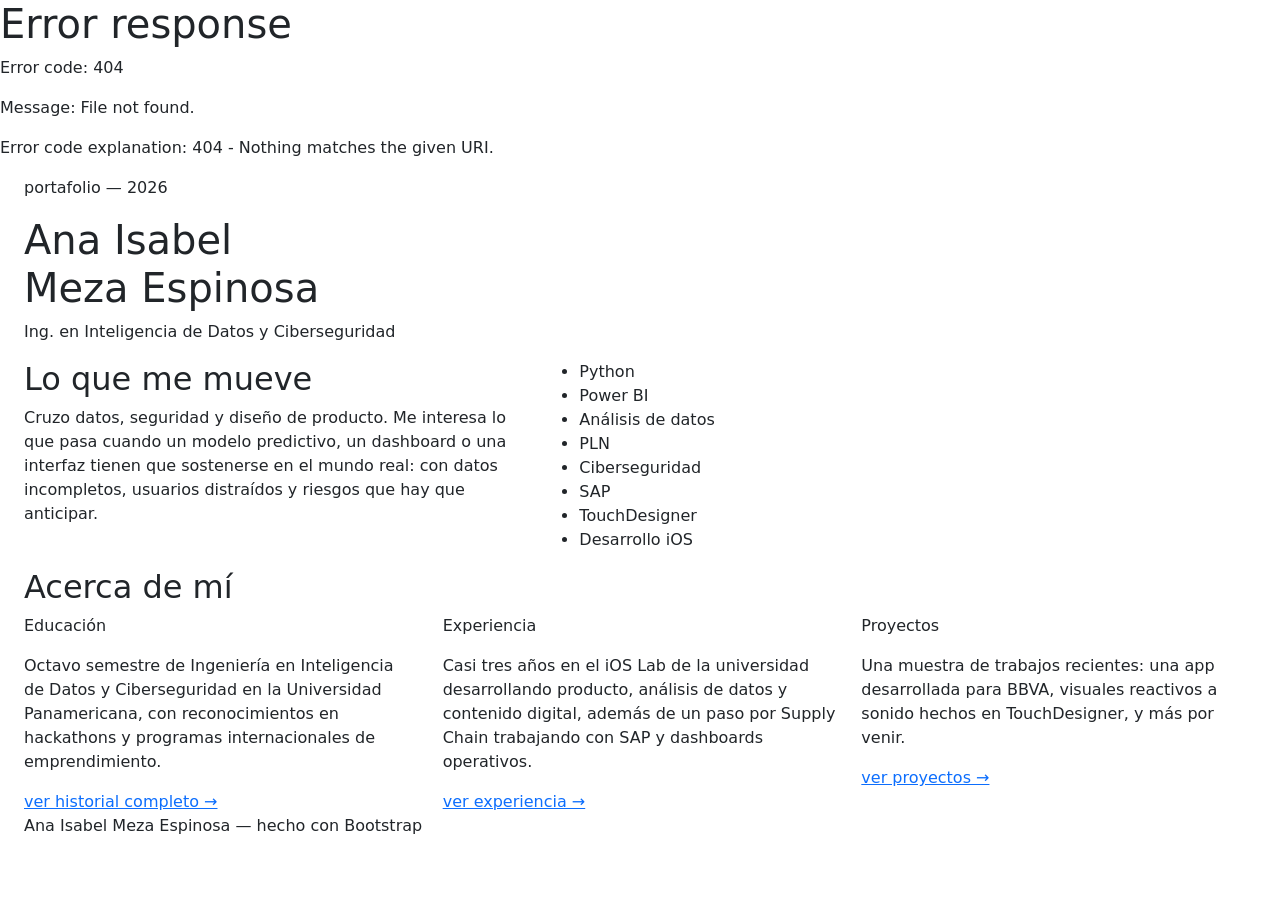
==== index.html @ 3f115d01 "Estructura inicial index y education" ====
<!doctype html>
<html lang="es">
  <head>
    <meta charset="utf-8">
    <meta name="viewport" content="width=device-width, initial-scale=1">
    <title>Ana Isabel Meza Espinosa</title>
    <link href="https://cdn.jsdelivr.net/npm/bootstrap@5.3.8/dist/css/bootstrap.min.css" rel="stylesheet" integrity="sha384-sRIl4kxILFvY47J16cr9ZwB07vP4J8+LH7qKQnuqkuIAvNWLzeN8tE5YBujZqJLB" crossorigin="anonymous">
    <link rel="preconnect" href="https://fonts.googleapis.com">
    <link href="https://fonts.googleapis.com/css2?family=Space+Grotesk:wght@400;500;600;700&family=IBM+Plex+Mono:wght@400;500&display=swap" rel="stylesheet">
    <link href="style.css" rel="stylesheet">
  </head>
  <body>
    <div id="navbar"></div>

    <!-- HERO -->
    <header class="hero">
      <div class="hero-grid" aria-hidden="true"></div>
      <div class="container-fluid px-4 hero-content">
        <p class="hero-label">portafolio — 2026</p>
        <h1 class="hero-name">Ana Isabel<br>Meza Espinosa</h1>
        <p class="hero-career">Ing. en Inteligencia de Datos y Ciberseguridad</p>
      </div>
      <div class="hero-scroll" aria-hidden="true">
        <span></span>
      </div>
    </header>

    <!-- SECCIÓN LIBRE -->
    <section class="freeform">
      <div class="container-fluid px-4">
        <div class="row gy-4">
          <div class="col-lg-5">
            <h2 class="section-title">Lo que me mueve</h2>
            <p class="freeform-text">
              Cruzo datos, seguridad y diseño de producto. Me interesa lo que pasa cuando un modelo
              predictivo, un dashboard o una interfaz tienen que sostenerse en el mundo real: con datos
              incompletos, usuarios distraídos y riesgos que hay que anticipar.
            </p>
          </div>
          <div class="col-lg-7">
            <ul class="tag-row">
              <li>Python</li>
              <li>Power BI</li>
              <li>Análisis de datos</li>
              <li>PLN</li>
              <li>Ciberseguridad</li>
              <li>SAP</li>
              <li>TouchDesigner</li>
              <li>Desarrollo iOS</li>
            </ul>
          </div>
        </div>
      </div>
    </section>

    <!-- ACERCA DE -->
    <section class="about">
      <div class="container-fluid px-4">
        <h2 class="section-title">Acerca de mí</h2>
        <div class="row gy-4">
          <div class="col-lg-4">
            <p class="about-eyebrow">Educación</p>
            <p class="about-text">
              Octavo semestre de Ingeniería en Inteligencia de Datos y Ciberseguridad en la
              Universidad Panamericana, con reconocimientos en hackathons y programas internacionales
              de emprendimiento.
            </p>
            <a href="education.html" class="about-link">ver historial completo →</a>
          </div>
          <div class="col-lg-4">
            <p class="about-eyebrow">Experiencia</p>
            <p class="about-text">
              Casi tres años en el iOS Lab de la universidad desarrollando producto, análisis de datos
              y contenido digital, además de un paso por Supply Chain trabajando con SAP y dashboards
              operativos.
            </p>
            <a href="education.html" class="about-link">ver experiencia →</a>
          </div>
          <div class="col-lg-4">
            <p class="about-eyebrow">Proyectos</p>
            <p class="about-text">
              Una muestra de trabajos recientes: una app desarrollada para BBVA, visuales reactivos a
              sonido hechos en TouchDesigner, y más por venir.
            </p>
            <a href="projects.html" class="about-link">ver proyectos →</a>
          </div>
        </div>
      </div>
    </section>

    <footer class="site-footer">
      <div class="container-fluid px-4">
        <p>Ana Isabel Meza Espinosa — hecho con Bootstrap</p>
      </div>
    </footer>

    <script src="https://cdn.jsdelivr.net/npm/bootstrap@5.3.8/dist/js/bootstrap.bundle.min.js" integrity="sha384-FKyoEForCGlyvwx9Hj09JcYn3nv7wiPVlz7YYwJrWVcXK/BmnVDxM+D2scQbITxI" crossorigin="anonymous"></script>
    <script>
        function includeHTML(id, archivo){
            fetch(archivo)
            .then(response => response.text())
            .then(html => { document.getElementById(id).innerHTML = html; });
        }

        includeHTML('navbar', 'navbar.html');
    </script>
  </body>
</html>
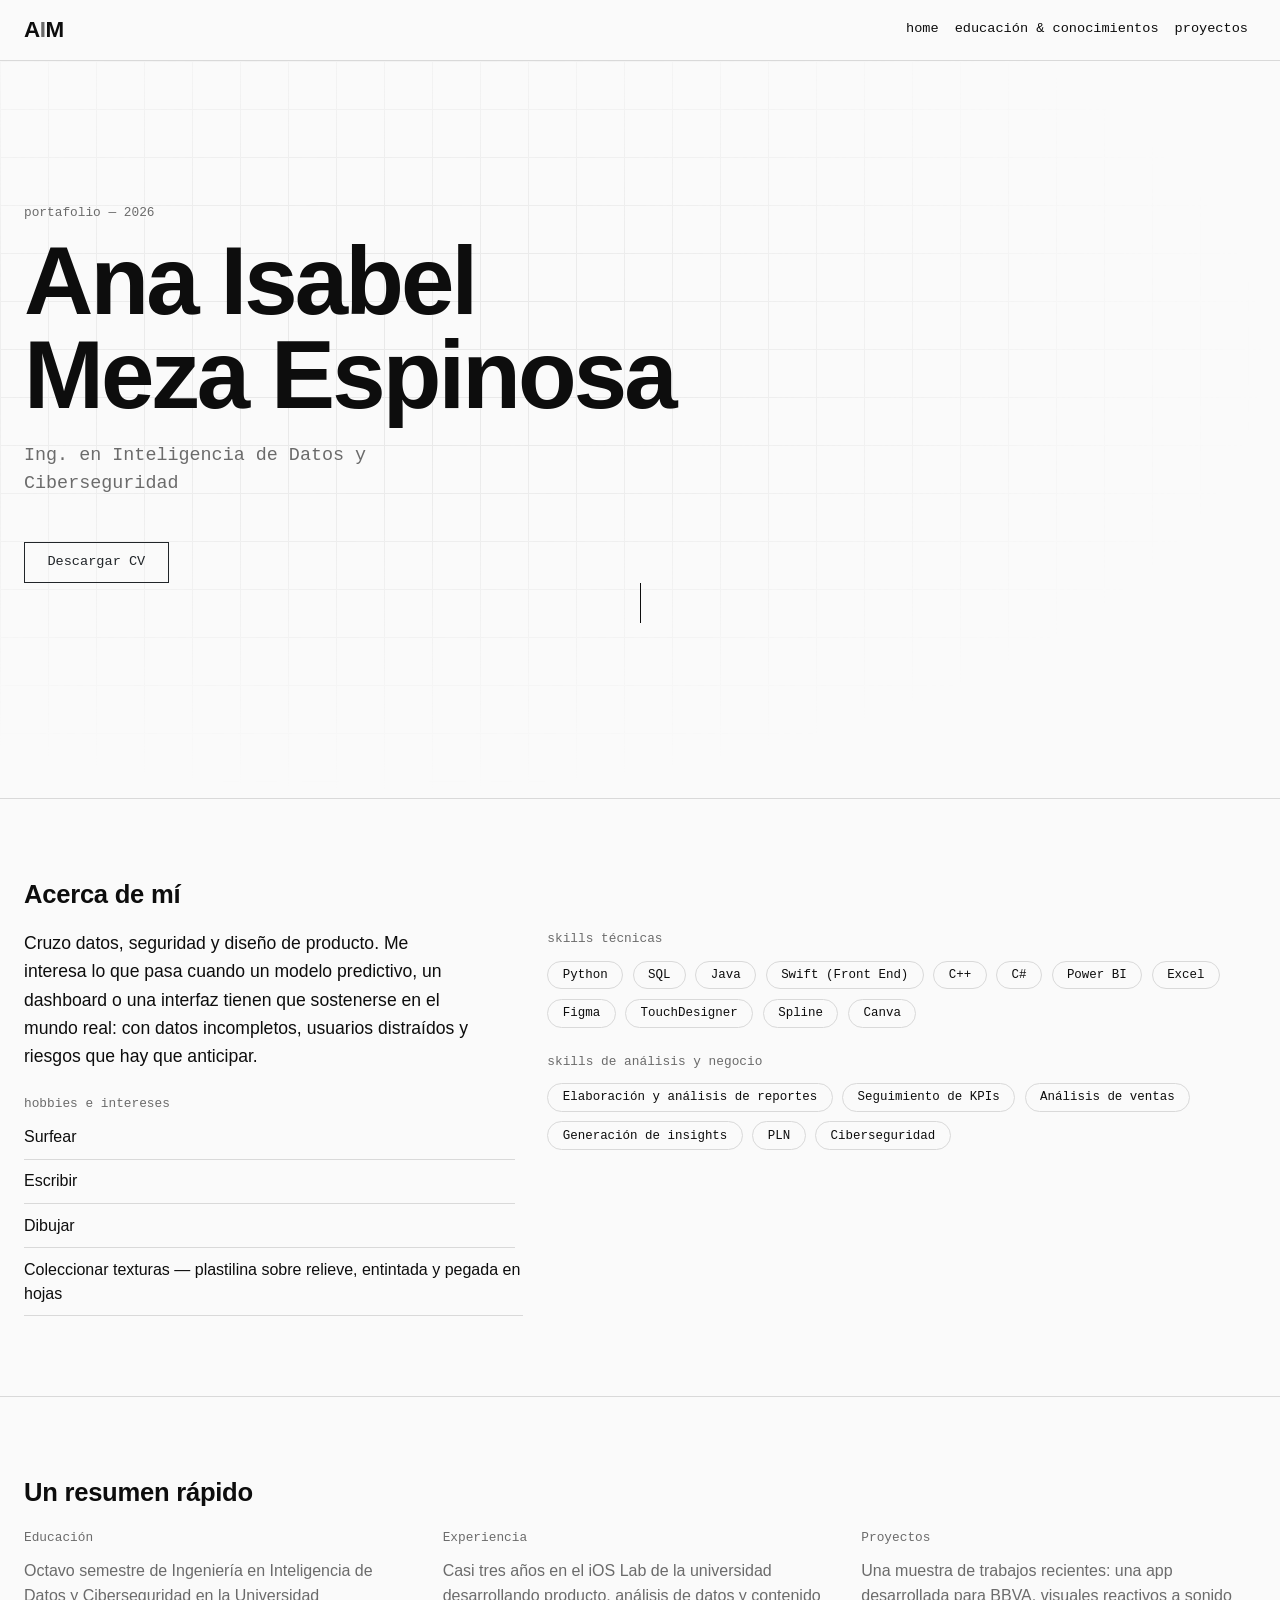
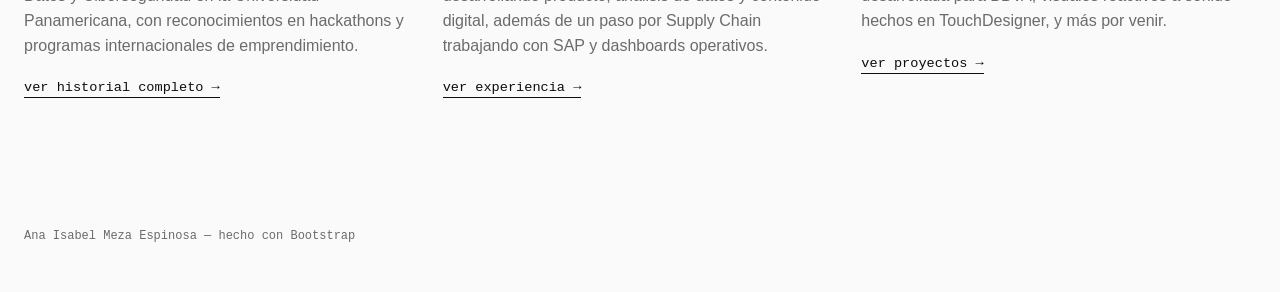
==== commit 6ee005c3: "Estructura de proyectos y navbar" ====
--- a/index.html
+++ b/index.html
@@ -3,7 +3,7 @@
   <head>
     <meta charset="utf-8">
     <meta name="viewport" content="width=device-width, initial-scale=1">
-    <title>Ana Isabel Meza Espinosa</title>
+    <title>Ana Isabel Meza Espinosa — Portafolio</title>
     <link href="https://cdn.jsdelivr.net/npm/bootstrap@5.3.8/dist/css/bootstrap.min.css" rel="stylesheet" integrity="sha384-sRIl4kxILFvY47J16cr9ZwB07vP4J8+LH7qKQnuqkuIAvNWLzeN8tE5YBujZqJLB" crossorigin="anonymous">
     <link rel="preconnect" href="https://fonts.googleapis.com">
     <link href="https://fonts.googleapis.com/css2?family=Space+Grotesk:wght@400;500;600;700&family=IBM+Plex+Mono:wght@400;500&display=swap" rel="stylesheet">
@@ -19,35 +19,62 @@
         <p class="hero-label">portafolio — 2026</p>
         <h1 class="hero-name">Ana Isabel<br>Meza Espinosa</h1>
         <p class="hero-career">Ing. en Inteligencia de Datos y Ciberseguridad</p>
+        <a href="assets/CV_Ana_Isabel_Meza.pdf" download class="btn btn-outline-dark hero-cv-btn">
+          Descargar CV
+        </a>
       </div>
       <div class="hero-scroll" aria-hidden="true">
         <span></span>
       </div>
     </header>
 
-    <!-- SECCIÓN LIBRE -->
+    <!-- ACERCA DE MÍ: descripción, hobbies y skills -->
     <section class="freeform">
       <div class="container-fluid px-4">
-        <div class="row gy-4">
+        <h2 class="section-title">Acerca de mí</h2>
+        <div class="row gy-5">
           <div class="col-lg-5">
-            <h2 class="section-title">Lo que me mueve</h2>
             <p class="freeform-text">
               Cruzo datos, seguridad y diseño de producto. Me interesa lo que pasa cuando un modelo
               predictivo, un dashboard o una interfaz tienen que sostenerse en el mundo real: con datos
               incompletos, usuarios distraídos y riesgos que hay que anticipar.
             </p>
+
+            <p class="hero-label mt-4">hobbies e intereses</p>
+            <ul class="list-inline hobby-list">
+              <li class="list-inline-item">Surfear</li>
+              <li class="list-inline-item">Escribir</li>
+              <li class="list-inline-item">Dibujar</li>
+              <li class="list-inline-item">Coleccionar texturas — plastilina sobre relieve, entintada y pegada en hojas</li>
+            </ul>
           </div>
+
           <div class="col-lg-7">
-            <ul class="tag-row">
-              <li>Python</li>
-              <li>Power BI</li>
-              <li>Análisis de datos</li>
-              <li>PLN</li>
-              <li>Ciberseguridad</li>
-              <li>SAP</li>
-              <li>TouchDesigner</li>
-              <li>Desarrollo iOS</li>
-            </ul>
+            <p class="hero-label">skills técnicas</p>
+            <div class="tag-row mb-4">
+              <span class="badge skill-badge">Python</span>
+              <span class="badge skill-badge">SQL</span>
+              <span class="badge skill-badge">Java</span>
+              <span class="badge skill-badge">Swift (Front End)</span>
+              <span class="badge skill-badge">C++</span>
+              <span class="badge skill-badge">C#</span>
+              <span class="badge skill-badge">Power BI</span>
+              <span class="badge skill-badge">Excel</span>
+              <span class="badge skill-badge">Figma</span>
+              <span class="badge skill-badge">TouchDesigner</span>
+              <span class="badge skill-badge">Spline</span>
+              <span class="badge skill-badge">Canva</span>
+            </div>
+
+            <p class="hero-label">skills de análisis y negocio</p>
+            <div class="tag-row">
+              <span class="badge skill-badge">Elaboración y análisis de reportes</span>
+              <span class="badge skill-badge">Seguimiento de KPIs</span>
+              <span class="badge skill-badge">Análisis de ventas</span>
+              <span class="badge skill-badge">Generación de insights</span>
+              <span class="badge skill-badge">PLN</span>
+              <span class="badge skill-badge">Ciberseguridad</span>
+            </div>
           </div>
         </div>
       </div>
@@ -56,7 +83,7 @@
     <!-- ACERCA DE -->
     <section class="about">
       <div class="container-fluid px-4">
-        <h2 class="section-title">Acerca de mí</h2>
+        <h2 class="section-title">Un resumen rápido</h2>
         <div class="row gy-4">
           <div class="col-lg-4">
             <p class="about-eyebrow">Educación</p>
--- a/style.css
+++ b/style.css
@@ -0,0 +1,424 @@
+:root{
+    --color-1: #0d0d0d;   /* negro casi puro, para texto y fondos oscuros */
+    --color-2: #fafafa;   /* blanco cálido, fondo principal */
+    --color-line: #d9d9d9; /* gris para líneas y bordes */
+    --color-muted: #6b6b6b; /* gris para texto secundario */
+
+    --font-display: "Space Grotesk", sans-serif;
+    --font-mono: "IBM Plex Mono", monospace;
+    --font-body: -apple-system, "Segoe UI", sans-serif;
+}
+
+*{
+    box-sizing: border-box;
+}
+
+body{
+    margin: 0;
+    background-color: var(--color-2);
+    color: var(--color-1);
+    font-family: var(--font-body);
+    -webkit-font-smoothing: antialiased;
+}
+
+a{
+    color: inherit;
+    text-decoration: none;
+}
+
+/* ---------- NAVBAR ---------- */
+.bg-1{
+    background-color: var(--color-2);
+    border-bottom: 1px solid var(--color-line);
+}
+
+.logo-mark{
+    font-family: var(--font-display);
+    font-weight: 700;
+    font-size: 1.4rem;
+    letter-spacing: -0.02em;
+    color: var(--color-1) !important;
+}
+
+.logo-dot{
+    color: var(--color-muted);
+}
+
+.navbar-nav .nav-link{
+    font-family: var(--font-mono);
+    font-size: 0.85rem;
+    color: var(--color-1);
+    padding: 0.5rem 1rem;
+    border-bottom: 1px solid transparent;
+    transition: border-color 0.15s ease;
+}
+
+.navbar-nav .nav-link:hover{
+    border-bottom-color: var(--color-1);
+}
+
+/* ---------- SECTION TITLES ---------- */
+.section-title{
+    font-family: var(--font-display);
+    font-weight: 600;
+    font-size: 1.6rem;
+    letter-spacing: -0.01em;
+    margin-bottom: 1.25rem;
+}
+
+.hero-label,
+.about-eyebrow{
+    font-family: var(--font-mono);
+    font-size: 0.8rem;
+    color: var(--color-muted);
+    margin-bottom: 0.75rem;
+}
+
+/* ---------- HERO ---------- */
+.hero{
+    position: relative;
+    min-height: 82vh;
+    display: flex;
+    flex-direction: column;
+    justify-content: center;
+    overflow: hidden;
+    border-bottom: 1px solid var(--color-line);
+}
+
+.hero-grid{
+    position: absolute;
+    inset: 0;
+    background-image:
+        linear-gradient(var(--color-line) 1px, transparent 1px),
+        linear-gradient(90deg, var(--color-line) 1px, transparent 1px);
+    background-size: 48px 48px;
+    opacity: 0.5;
+    mask-image: radial-gradient(ellipse at 30% 40%, black 15%, transparent 70%);
+}
+
+.hero-content{
+    position: relative;
+    z-index: 1;
+}
+
+.hero-name{
+    font-family: var(--font-display);
+    font-weight: 700;
+    font-size: clamp(2.75rem, 8vw, 6rem);
+    line-height: 0.98;
+    letter-spacing: -0.03em;
+    margin: 0 0 1.25rem;
+}
+
+.hero-career{
+    font-family: var(--font-mono);
+    font-size: clamp(0.95rem, 1.6vw, 1.15rem);
+    color: var(--color-muted);
+    max-width: 34ch;
+}
+
+.hero-cv-btn{
+    font-family: var(--font-mono);
+    font-size: 0.85rem;
+    border-radius: 0;
+    border-width: 1px;
+    padding: 0.6rem 1.4rem;
+    margin-top: 1.75rem;
+}
+
+.hero-cv-btn:hover{
+    background-color: var(--color-1);
+    color: var(--color-2);
+}
+
+.hero-scroll{
+    position: relative;
+    z-index: 1;
+    display: flex;
+    justify-content: center;
+    padding-bottom: 2rem;
+}
+
+.hero-scroll span{
+    width: 1px;
+    height: 40px;
+    background: var(--color-1);
+    display: block;
+    animation: scrollLine 1.8s ease-in-out infinite;
+}
+
+@keyframes scrollLine{
+    0%   { transform: scaleY(0.2); transform-origin: top; }
+    50%  { transform: scaleY(1);   transform-origin: top; }
+    100% { transform: scaleY(0.2); transform-origin: bottom; }
+}
+
+@media (prefers-reduced-motion: reduce){
+    .hero-scroll span{ animation: none; }
+}
+
+/* ---------- FREEFORM SECTION ---------- */
+.freeform{
+    padding: 5rem 0;
+    border-bottom: 1px solid var(--color-line);
+}
+
+.freeform-text{
+    font-size: 1.1rem;
+    line-height: 1.6;
+    max-width: 46ch;
+    color: var(--color-1);
+}
+
+.tag-row{
+    display: flex;
+    flex-wrap: wrap;
+    gap: 0.6rem;
+}
+
+.skill-badge{
+    font-family: var(--font-mono);
+    font-weight: 400;
+    font-size: 0.78rem;
+    border: 1px solid var(--color-line);
+    border-radius: 999px;
+    padding: 0.45rem 0.9rem;
+    color: var(--color-1);
+    background-color: transparent;
+}
+
+.hobby-list{
+    padding: 0;
+    margin: 0.25rem 0 0;
+}
+
+.hobby-list .list-inline-item{
+    display: block;
+    padding: 0.6rem 0;
+    border-bottom: 1px solid var(--color-line);
+    color: var(--color-1);
+}
+
+.hobby-list .list-inline-item:first-child{
+    padding-top: 0;
+}
+
+/* ---------- ABOUT ---------- */
+.about{
+    padding: 5rem 0 6rem;
+}
+
+.about-text{
+    color: var(--color-muted);
+    line-height: 1.55;
+    margin-bottom: 1rem;
+}
+
+.about-link{
+    font-family: var(--font-mono);
+    font-size: 0.85rem;
+    border-bottom: 1px solid var(--color-1);
+    padding-bottom: 2px;
+}
+
+/* ---------- PAGE HEADER (educación / proyectos) ---------- */
+.page-header{
+    padding: 5rem 0 3rem;
+    border-bottom: 1px solid var(--color-line);
+}
+
+.page-title{
+    font-family: var(--font-display);
+    font-weight: 600;
+    font-size: clamp(1.9rem, 4vw, 3rem);
+    letter-spacing: -0.02em;
+    margin: 0;
+}
+
+/* ---------- EDUCACIÓN ---------- */
+.edu-section{
+    padding: 4rem 0;
+    border-bottom: 1px solid var(--color-line);
+}
+
+.edu-section.alt{
+    background-color: #f2f2f2;
+}
+
+.timeline{
+    list-style: none;
+    padding: 0;
+    margin: 0;
+    border-left: 1px solid var(--color-line);
+}
+
+.timeline-item{
+    padding: 0 0 2rem 1.5rem;
+    position: relative;
+}
+
+.timeline-item::before{
+    content: "";
+    position: absolute;
+    left: -5px;
+    top: 4px;
+    width: 9px;
+    height: 9px;
+    border-radius: 50%;
+    background: var(--color-1);
+}
+
+.timeline-date{
+    font-family: var(--font-mono);
+    font-size: 0.8rem;
+    color: var(--color-muted);
+    margin-bottom: 0.25rem;
+}
+
+.timeline-title{
+    font-weight: 600;
+    margin-bottom: 0.15rem;
+}
+
+.timeline-place{
+    color: var(--color-muted);
+    margin: 0;
+}
+
+.cert-list{
+    list-style: none;
+    padding: 0;
+    margin: 0;
+}
+
+.cert-list li{
+    padding: 0.85rem 0;
+    border-bottom: 1px solid var(--color-line);
+    line-height: 1.4;
+}
+
+.cert-list li:last-child{
+    border-bottom: none;
+}
+
+.job{
+    padding: 2rem 0;
+    border-bottom: 1px solid var(--color-line);
+}
+
+.job:last-child{
+    border-bottom: none;
+}
+
+.job-head{
+    display: flex;
+    flex-wrap: wrap;
+    justify-content: space-between;
+    align-items: baseline;
+    gap: 0.5rem;
+    margin-bottom: 0.75rem;
+}
+
+.job-title{
+    font-weight: 600;
+    font-size: 1.1rem;
+    margin: 0;
+}
+
+.job-date{
+    font-family: var(--font-mono);
+    font-size: 0.8rem;
+    color: var(--color-muted);
+    margin: 0;
+}
+
+.job-text{
+    color: var(--color-muted);
+    line-height: 1.55;
+    margin-bottom: 1rem;
+}
+
+.job-subtitle{
+    font-family: var(--font-mono);
+    font-size: 0.8rem;
+    margin: 1rem 0 0.5rem;
+}
+
+.job-list{
+    padding-left: 1.1rem;
+    color: var(--color-muted);
+    line-height: 1.6;
+}
+
+/* ---------- PROYECTOS ---------- */
+.projects-gallery{
+    padding: 4rem 0 6rem;
+}
+
+.project-card{
+    border: 1px solid var(--color-line);
+    border-radius: 0;
+    height: 100%;
+    transition: border-color 0.15s ease, transform 0.15s ease;
+}
+
+.project-card:hover{
+    border-color: var(--color-1);
+    transform: translateY(-3px);
+}
+
+.project-thumb{
+    aspect-ratio: 4 / 3;
+    background-color: #eeeeee;
+    background-repeat: repeat;
+    border-radius: 0;
+}
+
+.thumb-1{
+    background-image: radial-gradient(var(--color-1) 1px, transparent 1px);
+    background-size: 10px 10px;
+    background-color: #f0f0f0;
+}
+
+.thumb-2{
+    background-image: repeating-linear-gradient(45deg, var(--color-1) 0, var(--color-1) 1px, transparent 1px, transparent 10px);
+    background-color: #f0f0f0;
+}
+
+.thumb-3{
+    background-image: repeating-linear-gradient(90deg, var(--color-line) 0, var(--color-line) 1px, transparent 1px, transparent 14px);
+    background-color: #f6f6f6;
+}
+
+.project-tag{
+    font-family: var(--font-mono);
+    font-size: 0.75rem;
+    color: var(--color-muted);
+    margin-bottom: 0.35rem;
+}
+
+.project-name{
+    font-family: var(--font-display);
+    font-size: 1.15rem;
+    font-weight: 600;
+    margin-bottom: 0.5rem;
+}
+
+.project-desc{
+    color: var(--color-muted);
+    font-size: 0.92rem;
+    line-height: 1.5;
+    margin: 0;
+}
+
+.project-card-pending{
+    opacity: 0.55;
+}
+
+/* ---------- FOOTER ---------- */
+.site-footer{
+    padding: 2rem 0;
+    font-family: var(--font-mono);
+    font-size: 0.75rem;
+    color: var(--color-muted);
+}
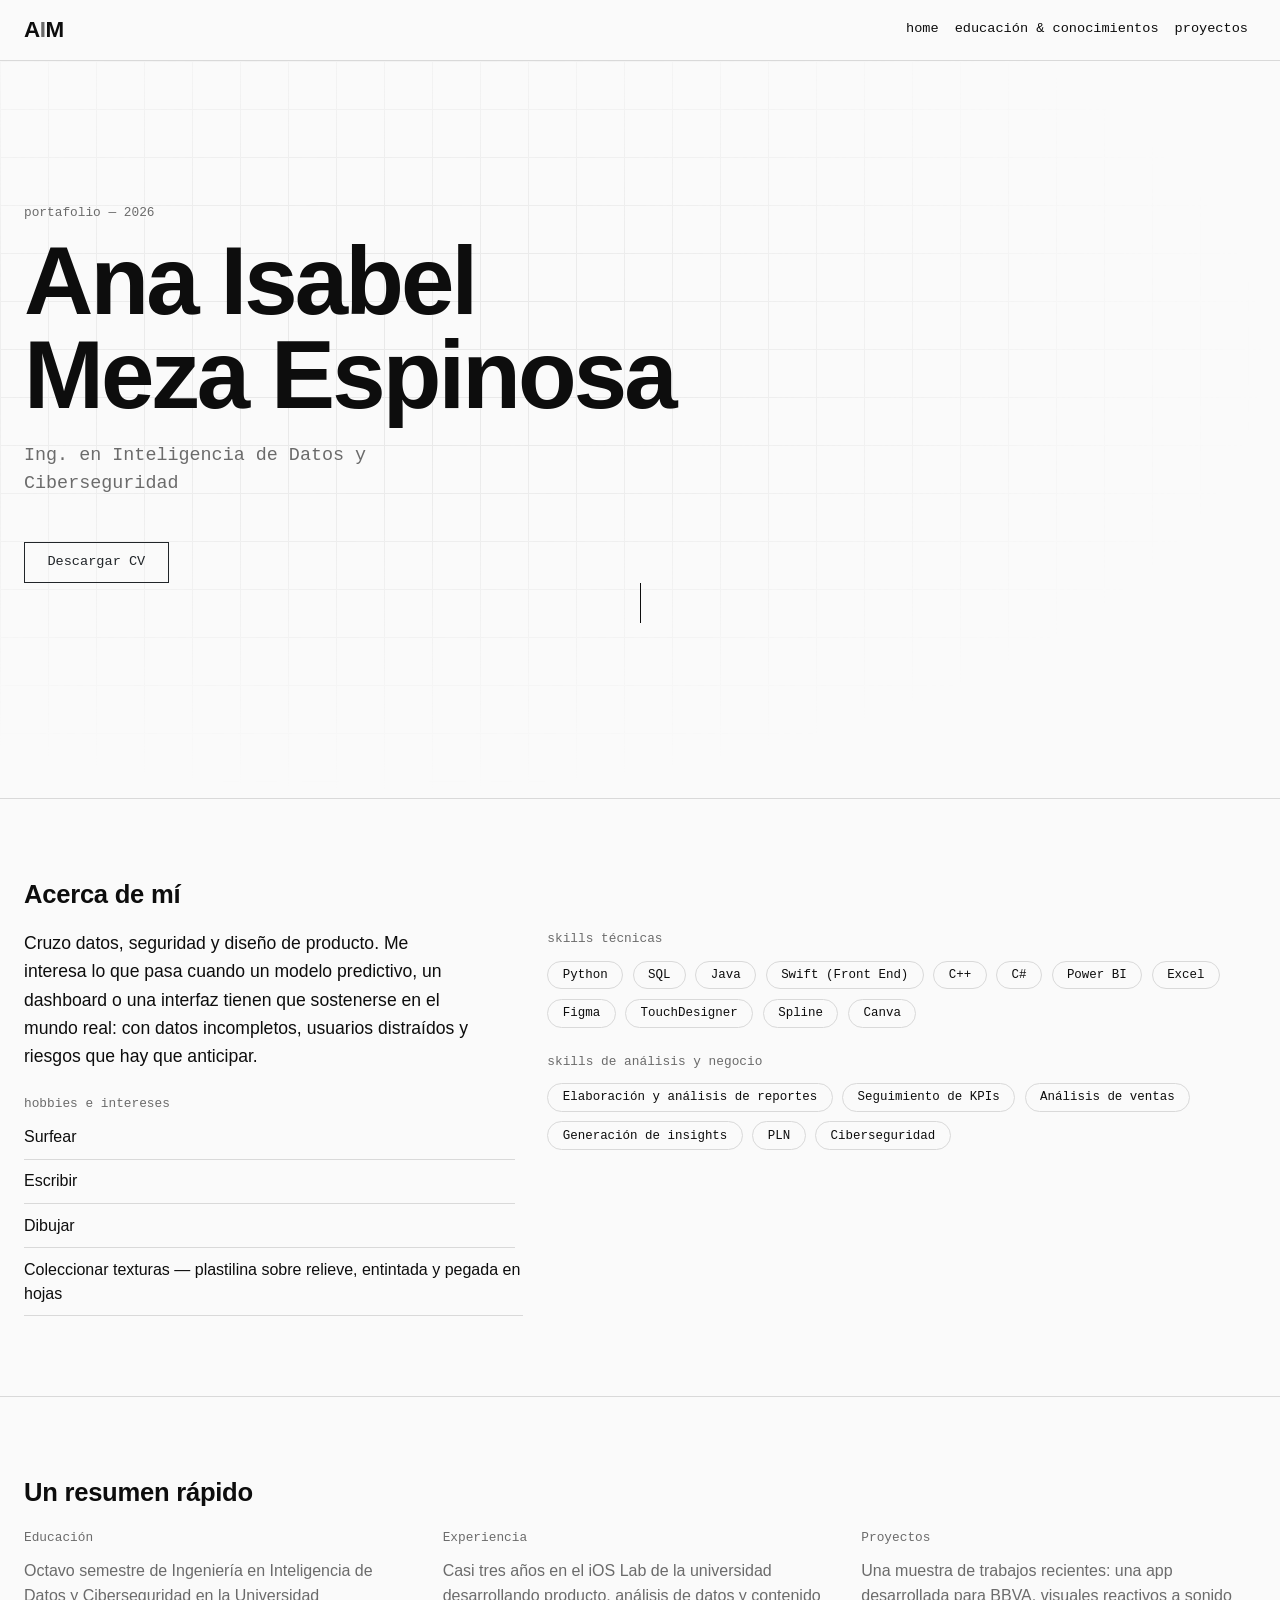
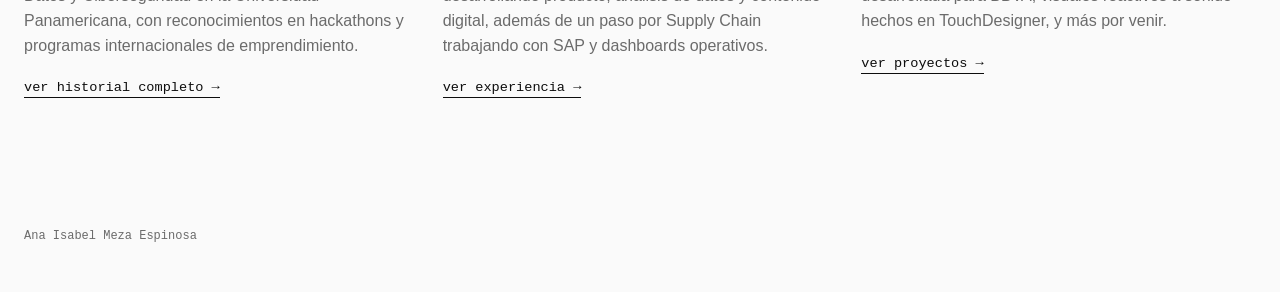
==== commit dfd3e018: "Cambio en un texto en index" ====
--- a/index.html
+++ b/index.html
@@ -3,7 +3,7 @@
   <head>
     <meta charset="utf-8">
     <meta name="viewport" content="width=device-width, initial-scale=1">
-    <title>Ana Isabel Meza Espinosa — Portafolio</title>
+    <title>Portafolio ._sabel</title>
     <link href="https://cdn.jsdelivr.net/npm/bootstrap@5.3.8/dist/css/bootstrap.min.css" rel="stylesheet" integrity="sha384-sRIl4kxILFvY47J16cr9ZwB07vP4J8+LH7qKQnuqkuIAvNWLzeN8tE5YBujZqJLB" crossorigin="anonymous">
     <link rel="preconnect" href="https://fonts.googleapis.com">
     <link href="https://fonts.googleapis.com/css2?family=Space+Grotesk:wght@400;500;600;700&family=IBM+Plex+Mono:wght@400;500&display=swap" rel="stylesheet">
@@ -12,7 +12,6 @@
   <body>
     <div id="navbar"></div>
 
-    <!-- HERO -->
     <header class="hero">
       <div class="hero-grid" aria-hidden="true"></div>
       <div class="container-fluid px-4 hero-content">
@@ -117,7 +116,7 @@
 
     <footer class="site-footer">
       <div class="container-fluid px-4">
-        <p>Ana Isabel Meza Espinosa — hecho con Bootstrap</p>
+        <p>Ana Isabel Meza Espinosa</p>
       </div>
     </footer>
 
--- a/style.css
+++ b/style.css
@@ -57,7 +57,7 @@
     border-bottom-color: var(--color-1);
 }
 
-/* ---------- SECTION TITLES ---------- */
+/* para los titulos estos */
 .section-title{
     font-family: var(--font-display);
     font-weight: 600;
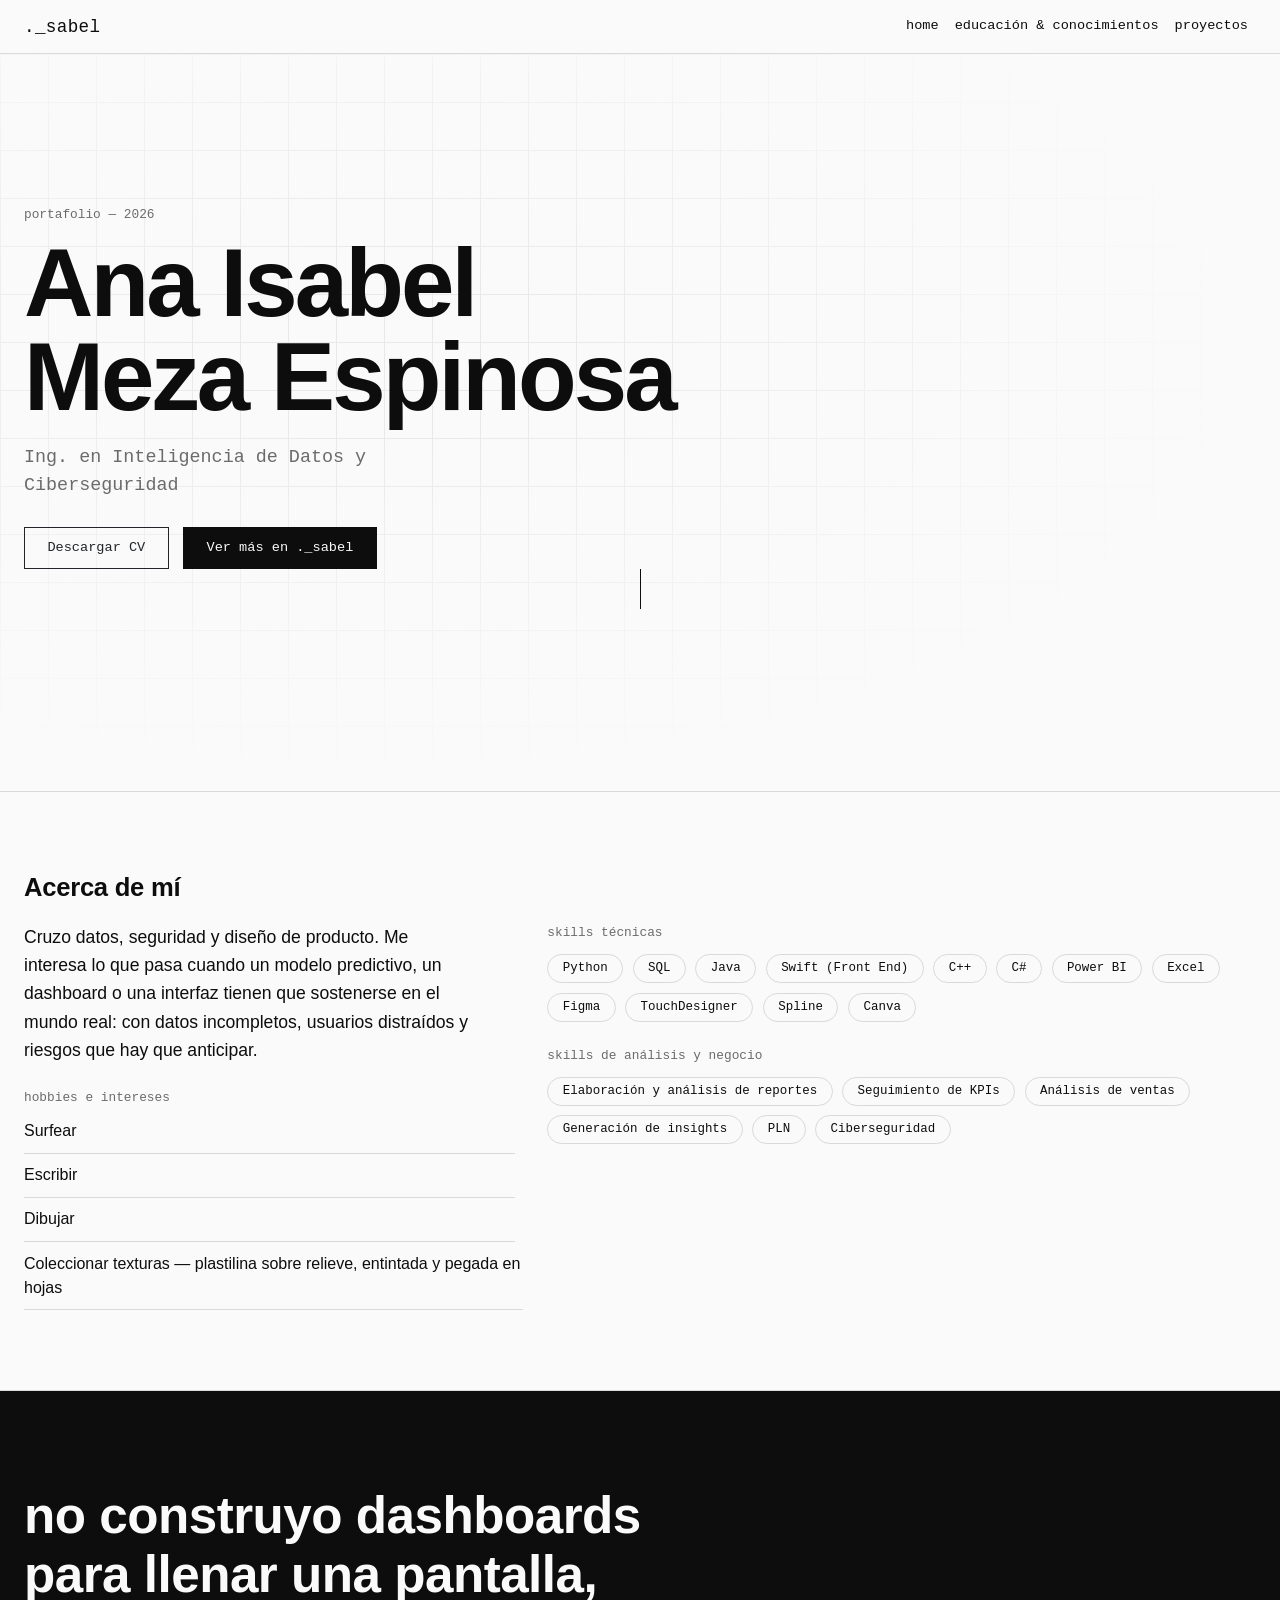
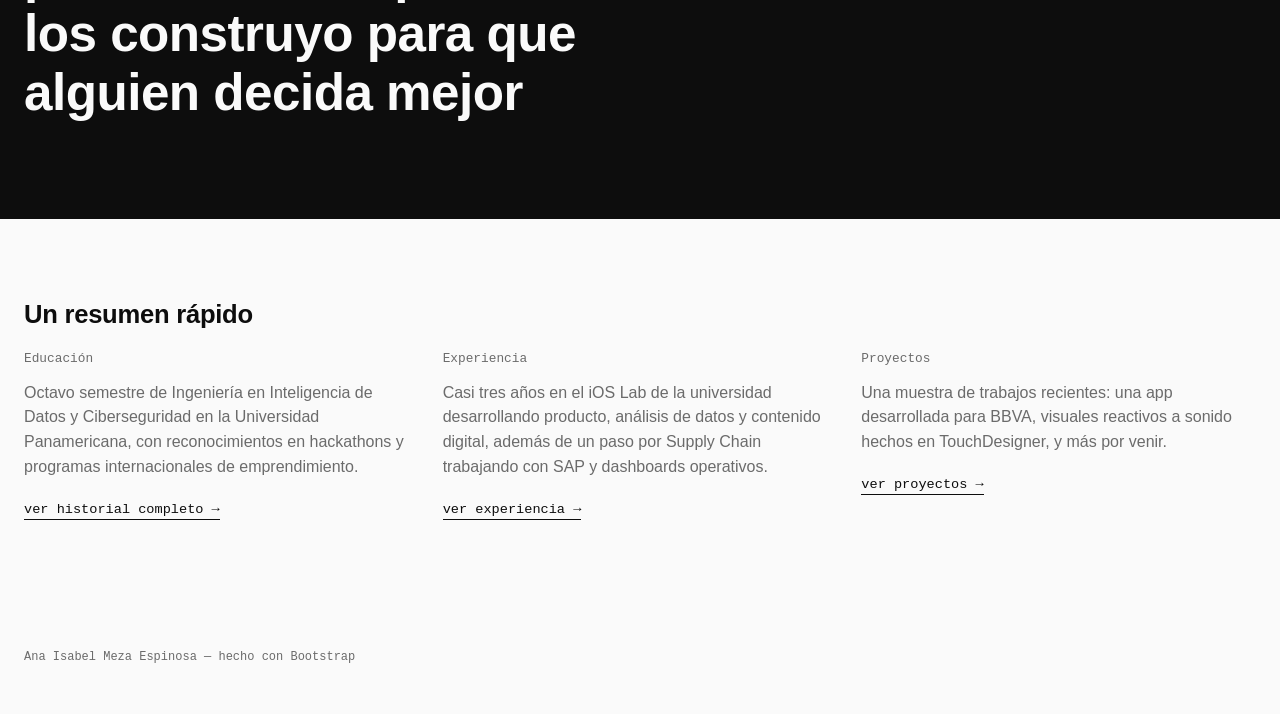
==== commit 0854b161: "Cambio en todos los archivos para mejor avisual" ====
--- a/index.html
+++ b/index.html
@@ -1,36 +1,90 @@
+<!--
+  INDEX.HTML — Landing page del portafolio
+
+  Estructura general de la página (misma lógica en las 3 páginas):
+  1. <head> carga Bootstrap (CSS), Google Fonts, y AL FINAL mi style.css
+     (para que mis reglas puedan sobreescribir las de Bootstrap si hace falta).
+  2. <div id="navbar"></div> es un contenedor vacío. Al final del <body>,
+     un script hace fetch('navbar.html') y mete ese HTML aquí adentro.
+     Esto evita repetir el menú en cada página.
+  3. Cada sección usa el grid de Bootstrap (container-fluid / row / col-*)
+     para el acomodo, y clases propias (definidas en style.css) para
+     tipografía, color y detalles visuales.
+-->
 <!doctype html>
 <html lang="es">
   <head>
     <meta charset="utf-8">
     <meta name="viewport" content="width=device-width, initial-scale=1">
-    <title>Portafolio ._sabel</title>
+    <title>Ana Isabel Meza Espinosa — Portafolio</title>
+
+    <!-- Bootstrap: framework CSS que trae el sistema de grid (container/row/col),
+         componentes ya armados (navbar, botones, cards, badges) y utilidades
+         (px-4, mb-4, etc.) para no escribir CSS de cero para cosas básicas. -->
     <link href="https://cdn.jsdelivr.net/npm/bootstrap@5.3.8/dist/css/bootstrap.min.css" rel="stylesheet" integrity="sha384-sRIl4kxILFvY47J16cr9ZwB07vP4J8+LH7qKQnuqkuIAvNWLzeN8tE5YBujZqJLB" crossorigin="anonymous">
+
+    <!-- Google Fonts: Space Grotesk para títulos (look más geométrico/técnico)
+         e IBM Plex Mono para etiquetas pequeñas (le da un aire de "código",
+         acorde a la carrera). Se cargan aquí y se usan en style.css con
+         var(--font-display) / var(--font-mono). -->
     <link rel="preconnect" href="https://fonts.googleapis.com">
     <link href="https://fonts.googleapis.com/css2?family=Space+Grotesk:wght@400;500;600;700&family=IBM+Plex+Mono:wght@400;500&display=swap" rel="stylesheet">
+
+    <!-- Mi hoja de estilos, cargada DESPUÉS de Bootstrap para poder
+         sobreescribir sus estilos por defecto (colores, radios, etc.). -->
     <link href="style.css" rel="stylesheet">
   </head>
   <body>
+    <!-- Aquí se inyecta navbar.html vía fetch (ver script al final) -->
     <div id="navbar"></div>
 
+    <!-- ======================= HERO ======================= -->
+    <!-- <header> en vez de <div>: es la etiqueta semántica correcta para
+         la portada/introducción de la página. -->
     <header class="hero">
+      <!-- Capa decorativa de fondo (rejilla de puntos), puramente visual,
+           por eso aria-hidden="true" (los lectores de pantalla la ignoran). -->
       <div class="hero-grid" aria-hidden="true"></div>
+
       <div class="container-fluid px-4 hero-content">
         <p class="hero-label">portafolio — 2026</p>
         <h1 class="hero-name">Ana Isabel<br>Meza Espinosa</h1>
         <p class="hero-career">Ing. en Inteligencia de Datos y Ciberseguridad</p>
-        <a href="assets/CV_Ana_Isabel_Meza.pdf" download class="btn btn-outline-dark hero-cv-btn">
-          Descargar CV
-        </a>
-      </div>
+
+        <!-- btn / btn-outline-dark: componente de botón de Bootstrap.
+             download: atributo NATIVO de HTML (no de Bootstrap) que le dice
+             al navegador "no navegues a este link, descarga el archivo". -->
+        <div class="hero-btn-row">
+          <a href="assets/CV_Ana_Isabel_Meza.pdf" download class="btn btn-outline-dark hero-cv-btn">
+            Descargar CV
+          </a>
+          <!-- target="_blank": abre en pestaña nueva. rel="noopener" es una
+               buena práctica de seguridad cuando usas target="_blank" (evita
+               que la página abierta pueda manipular esta pestaña original). -->
+          <a href="https://crowded-tool-223252.framer.app/" target="_blank" rel="noopener" class="btn btn-dark hero-cv-btn">
+            Ver más en ._sabel
+          </a>
+        </div>
+      </div>
+
+      <!-- Indicador visual de "scroll" (la línea que se anima abajo del hero) -->
       <div class="hero-scroll" aria-hidden="true">
         <span></span>
       </div>
     </header>
 
-    <!-- ACERCA DE MÍ: descripción, hobbies y skills -->
+    <!-- ================ ACERCA DE MÍ ================ -->
+    <!-- Sección pedida en el requisito: descripción personal + hobbies + skills -->
     <section class="freeform">
       <div class="container-fluid px-4">
         <h2 class="section-title">Acerca de mí</h2>
+
+        <!-- row / col-lg-5 + col-lg-7: en pantallas grandes (lg) la fila se
+             divide en 12 columnas; aquí uso 5 para el texto/hobbies y 7 para
+             las skills. En pantallas chicas, Bootstrap las apila automático
+             (una debajo de otra) porque no puse col-* para tamaños menores.
+             gy-5: utilidad de Bootstrap = "gap vertical" entre columnas cuando
+             se apilan en móvil. -->
         <div class="row gy-5">
           <div class="col-lg-5">
             <p class="freeform-text">
@@ -40,6 +94,9 @@
             </p>
 
             <p class="hero-label mt-4">hobbies e intereses</p>
+            <!-- list-inline / list-inline-item: componente de Bootstrap para
+                 listas sin viñetas. Los pongo en columna con CSS propio
+                 (ver .hobby-list en style.css). -->
             <ul class="list-inline hobby-list">
               <li class="list-inline-item">Surfear</li>
               <li class="list-inline-item">Escribir</li>
@@ -50,6 +107,10 @@
 
           <div class="col-lg-7">
             <p class="hero-label">skills técnicas</p>
+            <!-- badge: componente de Bootstrap para etiquetas pequeñas.
+                 skill-badge es mi clase (en style.css) que le quita el
+                 color por defecto de Bootstrap y le pone borde + forma
+                 de píldora, para que combine con la paleta blanco/negro. -->
             <div class="tag-row mb-4">
               <span class="badge skill-badge">Python</span>
               <span class="badge skill-badge">SQL</span>
@@ -79,10 +140,24 @@
       </div>
     </section>
 
-    <!-- ACERCA DE -->
+    <!-- ================ FRASE / STATEMENT ================ -->
+    <!-- Franja de pantalla completa en negro con una frase grande, inspirada
+         en el estilo bold/minimal de tu otro portafolio (._sabel en Framer).
+         statement-band es mi clase (style.css): invierte los colores
+         (fondo negro, texto blanco) solo en esta sección. -->
+    <section class="statement-band">
+      <div class="container-fluid px-4">
+        <p class="statement-text">no construyo dashboards para llenar una pantalla, los construyo para que alguien decida mejor</p>
+      </div>
+    </section>
+
+    <!-- ================ RESUMEN DE LAS OTRAS PESTAÑAS ================ -->
+    <!-- 3 tarjetas cortas que resumen educación/experiencia/proyectos y
+         enlazan a las páginas completas. -->
     <section class="about">
       <div class="container-fluid px-4">
         <h2 class="section-title">Un resumen rápido</h2>
+        <!-- row de 3 columnas iguales (col-lg-4 x3 = 12) -->
         <div class="row gy-4">
           <div class="col-lg-4">
             <p class="about-eyebrow">Educación</p>
@@ -116,11 +191,24 @@
 
     <footer class="site-footer">
       <div class="container-fluid px-4">
-        <p>Ana Isabel Meza Espinosa</p>
+        <p>Ana Isabel Meza Espinosa — hecho con Bootstrap</p>
       </div>
     </footer>
 
+    <!-- JS de Bootstrap (bundle incluye Popper): necesario para que el botón
+         hamburguesa de la navbar funcione (el collapse). -->
     <script src="https://cdn.jsdelivr.net/npm/bootstrap@5.3.8/dist/js/bootstrap.bundle.min.js" integrity="sha384-FKyoEForCGlyvwx9Hj09JcYn3nv7wiPVlz7YYwJrWVcXK/BmnVDxM+D2scQbITxI" crossorigin="anonymous"></script>
+
+    <!--
+      includeHTML(id, archivo):
+      1. Hace fetch() del archivo HTML que le pasamos (navbar.html).
+      2. response.text() convierte la respuesta en un string de HTML.
+      3. Ese string se mete como innerHTML del elemento con el id indicado.
+      Así reutilizamos el mismo navbar.html en las 3 páginas sin copiarlo.
+      (Ojo: esto requiere que el sitio corra en un servidor local, tipo
+      MAMP o Live Server — fetch() no funciona abriendo el archivo directo
+      con doble clic por temas de seguridad del navegador).
+    -->
     <script>
         function includeHTML(id, archivo){
             fetch(archivo)
--- a/style.css
+++ b/style.css
@@ -33,15 +33,11 @@
 }
 
 .logo-mark{
-    font-family: var(--font-display);
-    font-weight: 700;
-    font-size: 1.4rem;
-    letter-spacing: -0.02em;
+    font-family: var(--font-mono);
+    font-weight: 500;
+    font-size: 1.1rem;
+    letter-spacing: 0.02em;
     color: var(--color-1) !important;
-}
-
-.logo-dot{
-    color: var(--color-muted);
 }
 
 .navbar-nav .nav-link{
@@ -57,7 +53,7 @@
     border-bottom-color: var(--color-1);
 }
 
-/* para los titulos estos */
+/* ---------- SECTION TITLES ---------- */
 .section-title{
     font-family: var(--font-display);
     font-weight: 600;
@@ -117,18 +113,36 @@
     max-width: 34ch;
 }
 
+.hero-btn-row{
+    display: flex;
+    flex-wrap: wrap;
+    gap: 0.9rem;
+    margin-top: 1.75rem;
+}
+
 .hero-cv-btn{
     font-family: var(--font-mono);
     font-size: 0.85rem;
     border-radius: 0;
     border-width: 1px;
     padding: 0.6rem 1.4rem;
-    margin-top: 1.75rem;
-}
-
-.hero-cv-btn:hover{
+    margin-top: 0;
+}
+
+.btn-outline-dark.hero-cv-btn:hover{
     background-color: var(--color-1);
     color: var(--color-2);
+}
+
+.btn-dark.hero-cv-btn{
+    background-color: var(--color-1);
+    border-color: var(--color-1);
+    color: var(--color-2);
+}
+
+.btn-dark.hero-cv-btn:hover{
+    background-color: transparent;
+    color: var(--color-1);
 }
 
 .hero-scroll{
@@ -201,6 +215,26 @@
 
 .hobby-list .list-inline-item:first-child{
     padding-top: 0;
+}
+
+/* ---------- STATEMENT BAND ---------- */
+/* Sección de pantalla completa en negro con una frase grande, para dar un
+   momento de "respiro" visual entre el hero y el resumen, al estilo del
+   otro portafolio (fondo oscuro + tipografía grande, look bold/minimal). */
+.statement-band{
+    background-color: var(--color-1);
+    padding: 6rem 0;
+}
+
+.statement-text{
+    font-family: var(--font-display);
+    font-weight: 600;
+    font-size: clamp(1.6rem, 4.2vw, 3.2rem);
+    line-height: 1.15;
+    letter-spacing: -0.01em;
+    color: var(--color-2);
+    max-width: 22ch;
+    margin: 0;
 }
 
 /* ---------- ABOUT ---------- */
@@ -367,27 +401,15 @@
     transform: translateY(-3px);
 }
 
-.project-thumb{
+/* project-thumb-img: la imagen real de cada proyecto (BBVA, TouchDesigner,
+   Pokédex). object-fit: cover recorta la foto para llenar el recuadro sin
+   deformarla, sin importar sus proporciones originales. */
+.project-thumb-img{
     aspect-ratio: 4 / 3;
-    background-color: #eeeeee;
-    background-repeat: repeat;
+    width: 100%;
+    object-fit: cover;
     border-radius: 0;
-}
-
-.thumb-1{
-    background-image: radial-gradient(var(--color-1) 1px, transparent 1px);
-    background-size: 10px 10px;
-    background-color: #f0f0f0;
-}
-
-.thumb-2{
-    background-image: repeating-linear-gradient(45deg, var(--color-1) 0, var(--color-1) 1px, transparent 1px, transparent 10px);
-    background-color: #f0f0f0;
-}
-
-.thumb-3{
-    background-image: repeating-linear-gradient(90deg, var(--color-line) 0, var(--color-line) 1px, transparent 1px, transparent 14px);
-    background-color: #f6f6f6;
+    filter: grayscale(15%);
 }
 
 .project-tag{
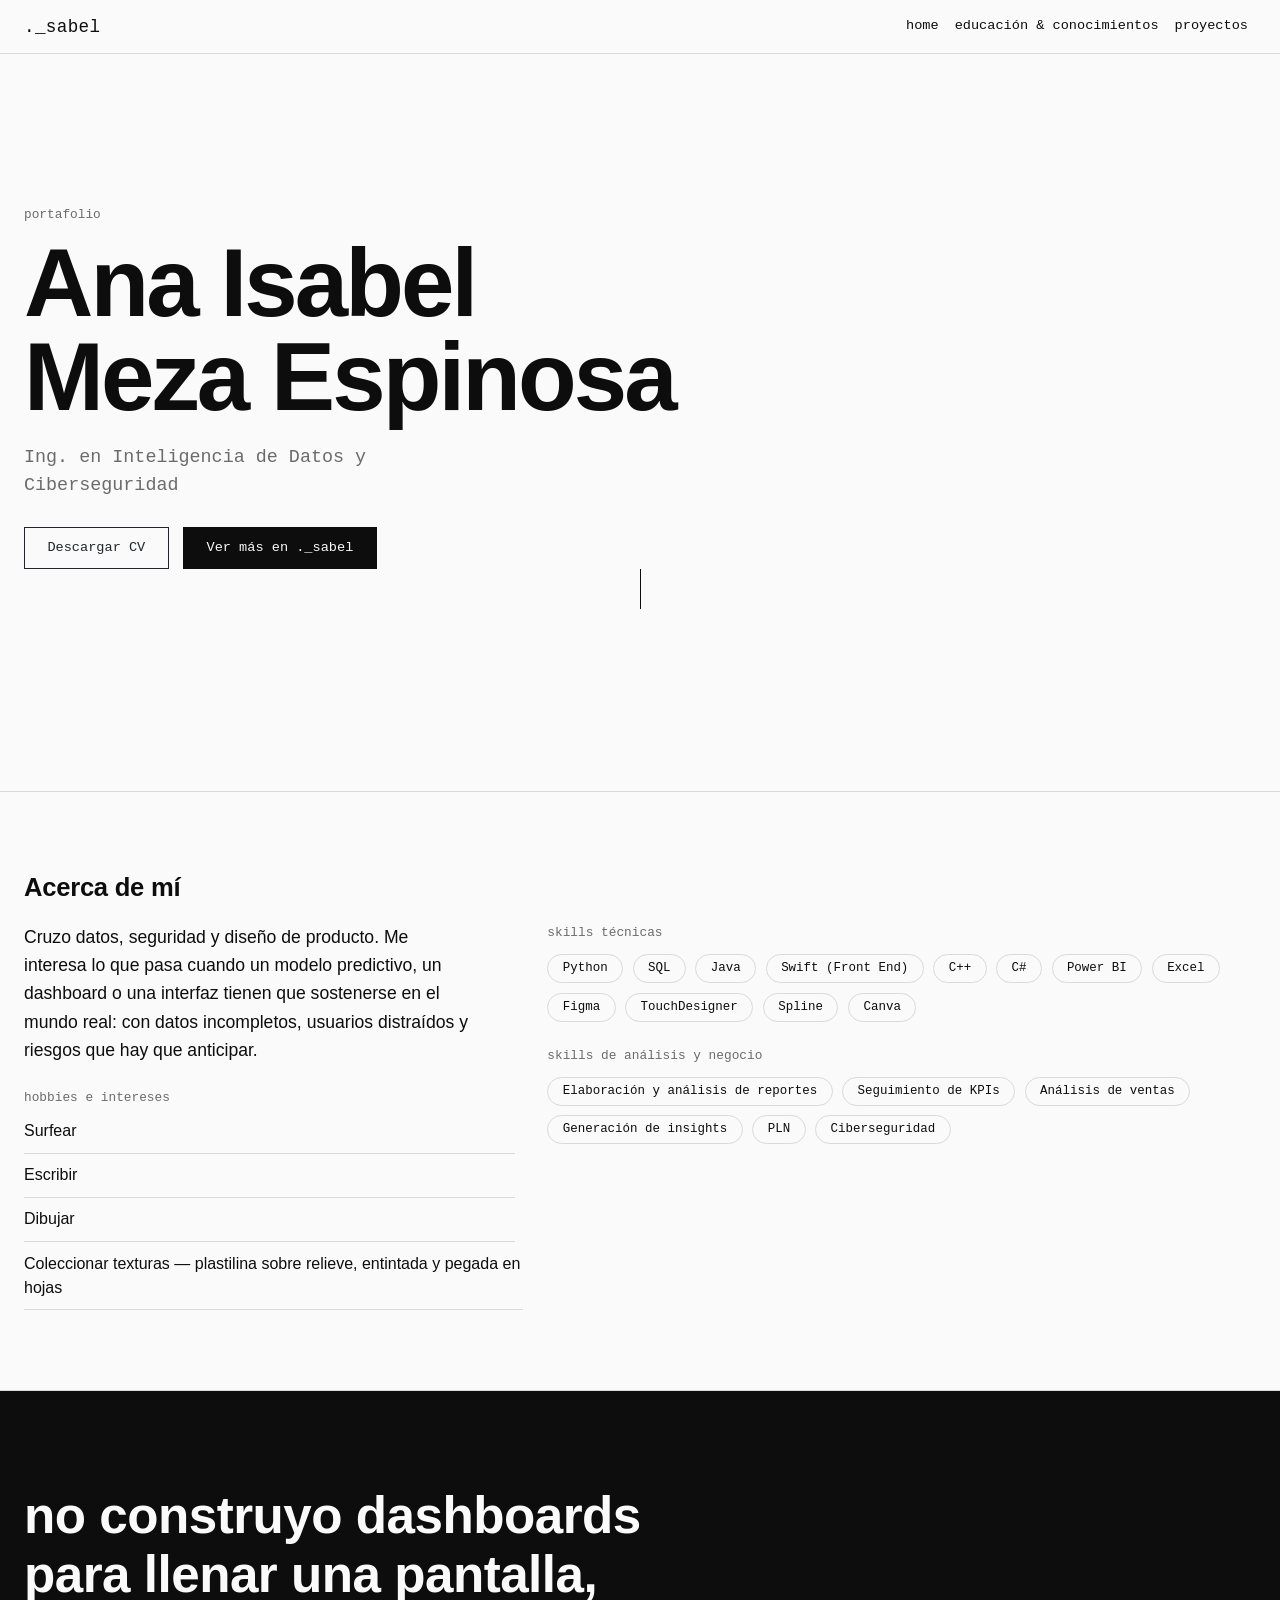
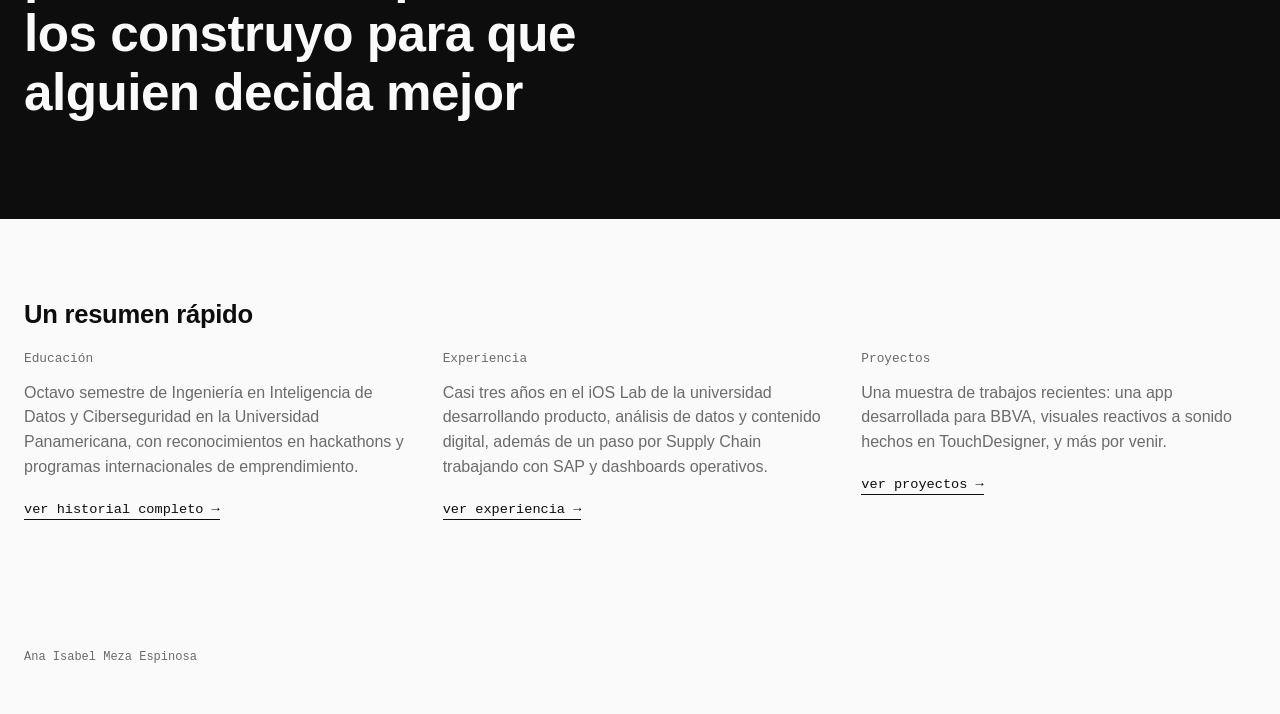
==== commit 694a995b: "Modificacion in index en la parte de una clase de fondo" ====
--- a/index.html
+++ b/index.html
@@ -18,15 +18,8 @@
     <meta name="viewport" content="width=device-width, initial-scale=1">
     <title>Ana Isabel Meza Espinosa — Portafolio</title>
 
-    <!-- Bootstrap: framework CSS que trae el sistema de grid (container/row/col),
-         componentes ya armados (navbar, botones, cards, badges) y utilidades
-         (px-4, mb-4, etc.) para no escribir CSS de cero para cosas básicas. -->
+    <!-- Bootstrap: framework CSS que trae por si solito el sistema -->
     <link href="https://cdn.jsdelivr.net/npm/bootstrap@5.3.8/dist/css/bootstrap.min.css" rel="stylesheet" integrity="sha384-sRIl4kxILFvY47J16cr9ZwB07vP4J8+LH7qKQnuqkuIAvNWLzeN8tE5YBujZqJLB" crossorigin="anonymous">
-
-    <!-- Google Fonts: Space Grotesk para títulos (look más geométrico/técnico)
-         e IBM Plex Mono para etiquetas pequeñas (le da un aire de "código",
-         acorde a la carrera). Se cargan aquí y se usan en style.css con
-         var(--font-display) / var(--font-mono). -->
     <link rel="preconnect" href="https://fonts.googleapis.com">
     <link href="https://fonts.googleapis.com/css2?family=Space+Grotesk:wght@400;500;600;700&family=IBM+Plex+Mono:wght@400;500&display=swap" rel="stylesheet">
 
@@ -35,25 +28,18 @@
     <link href="style.css" rel="stylesheet">
   </head>
   <body>
-    <!-- Aquí se inyecta navbar.html vía fetch (ver script al final) -->
     <div id="navbar"></div>
-
-    <!-- ======================= HERO ======================= -->
-    <!-- <header> en vez de <div>: es la etiqueta semántica correcta para
-         la portada/introducción de la página. -->
     <header class="hero">
       <!-- Capa decorativa de fondo (rejilla de puntos), puramente visual,
            por eso aria-hidden="true" (los lectores de pantalla la ignoran). -->
-      <div class="hero-grid" aria-hidden="true"></div>
-
+      <div aria-hidden="true"></div>
       <div class="container-fluid px-4 hero-content">
-        <p class="hero-label">portafolio — 2026</p>
+        <p class="hero-label">portafolio</p>
         <h1 class="hero-name">Ana Isabel<br>Meza Espinosa</h1>
         <p class="hero-career">Ing. en Inteligencia de Datos y Ciberseguridad</p>
 
-        <!-- btn / btn-outline-dark: componente de botón de Bootstrap.
-             download: atributo NATIVO de HTML (no de Bootstrap) que le dice
-             al navegador "no navegues a este link, descarga el archivo". -->
+        <!-- comp botón de Bootstrap :)
+             esta el atributo de HTML que le dice al navegador ps que descargue el cv -->
         <div class="hero-btn-row">
           <a href="assets/CV_Ana_Isabel_Meza.pdf" download class="btn btn-outline-dark hero-cv-btn">
             Descargar CV
@@ -73,8 +59,7 @@
       </div>
     </header>
 
-    <!-- ================ ACERCA DE MÍ ================ -->
-    <!-- Sección pedida en el requisito: descripción personal + hobbies + skills -->
+    <!-- descripción personal + hobbies + skills -->
     <section class="freeform">
       <div class="container-fluid px-4">
         <h2 class="section-title">Acerca de mí</h2>
@@ -108,9 +93,10 @@
           <div class="col-lg-7">
             <p class="hero-label">skills técnicas</p>
             <!-- badge: componente de Bootstrap para etiquetas pequeñas.
-                 skill-badge es mi clase (en style.css) que le quita el
-                 color por defecto de Bootstrap y le pone borde + forma
-                 de píldora, para que combine con la paleta blanco/negro. -->
+                 skill-badge es mi clase -> esta en el css 
+                 al final lo que hace es que quitar el
+                 color por defecto de Bootstrap y le pone el borde ese y la forma
+                 LA VERDAD SOLO LO HICE PA QUE QUEDE BONITO LOL-->
             <div class="tag-row mb-4">
               <span class="badge skill-badge">Python</span>
               <span class="badge skill-badge">SQL</span>
@@ -151,9 +137,7 @@
       </div>
     </section>
 
-    <!-- ================ RESUMEN DE LAS OTRAS PESTAÑAS ================ -->
-    <!-- 3 tarjetas cortas que resumen educación/experiencia/proyectos y
-         enlazan a las páginas completas. -->
+    <!-- 3 "tarjetitas" que resumen educación/experiencia/proyectos -->
     <section class="about">
       <div class="container-fluid px-4">
         <h2 class="section-title">Un resumen rápido</h2>
@@ -191,24 +175,11 @@
 
     <footer class="site-footer">
       <div class="container-fluid px-4">
-        <p>Ana Isabel Meza Espinosa — hecho con Bootstrap</p>
+        <p>Ana Isabel Meza Espinosa </p>
       </div>
     </footer>
 
-    <!-- JS de Bootstrap (bundle incluye Popper): necesario para que el botón
-         hamburguesa de la navbar funcione (el collapse). -->
     <script src="https://cdn.jsdelivr.net/npm/bootstrap@5.3.8/dist/js/bootstrap.bundle.min.js" integrity="sha384-FKyoEForCGlyvwx9Hj09JcYn3nv7wiPVlz7YYwJrWVcXK/BmnVDxM+D2scQbITxI" crossorigin="anonymous"></script>
-
-    <!--
-      includeHTML(id, archivo):
-      1. Hace fetch() del archivo HTML que le pasamos (navbar.html).
-      2. response.text() convierte la respuesta en un string de HTML.
-      3. Ese string se mete como innerHTML del elemento con el id indicado.
-      Así reutilizamos el mismo navbar.html en las 3 páginas sin copiarlo.
-      (Ojo: esto requiere que el sitio corra en un servidor local, tipo
-      MAMP o Live Server — fetch() no funciona abriendo el archivo directo
-      con doble clic por temas de seguridad del navegador).
-    -->
     <script>
         function includeHTML(id, archivo){
             fetch(archivo)
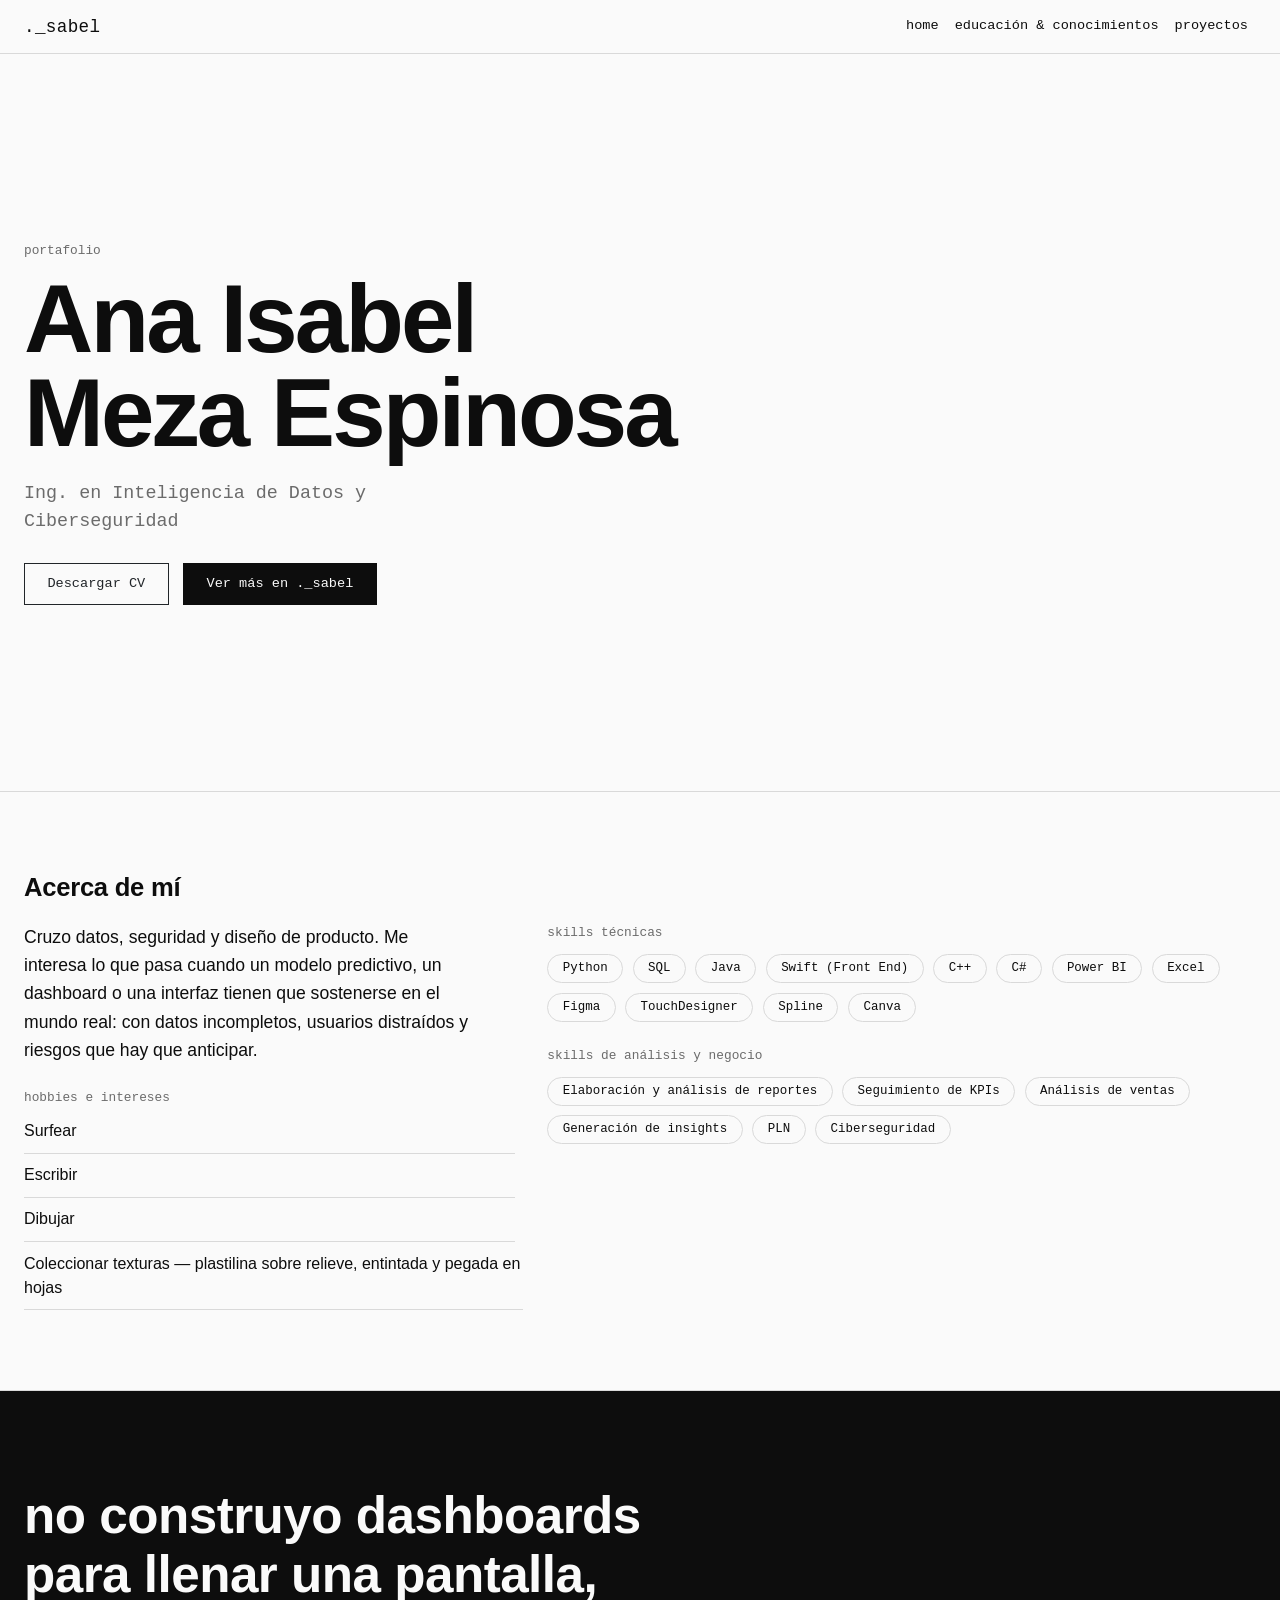
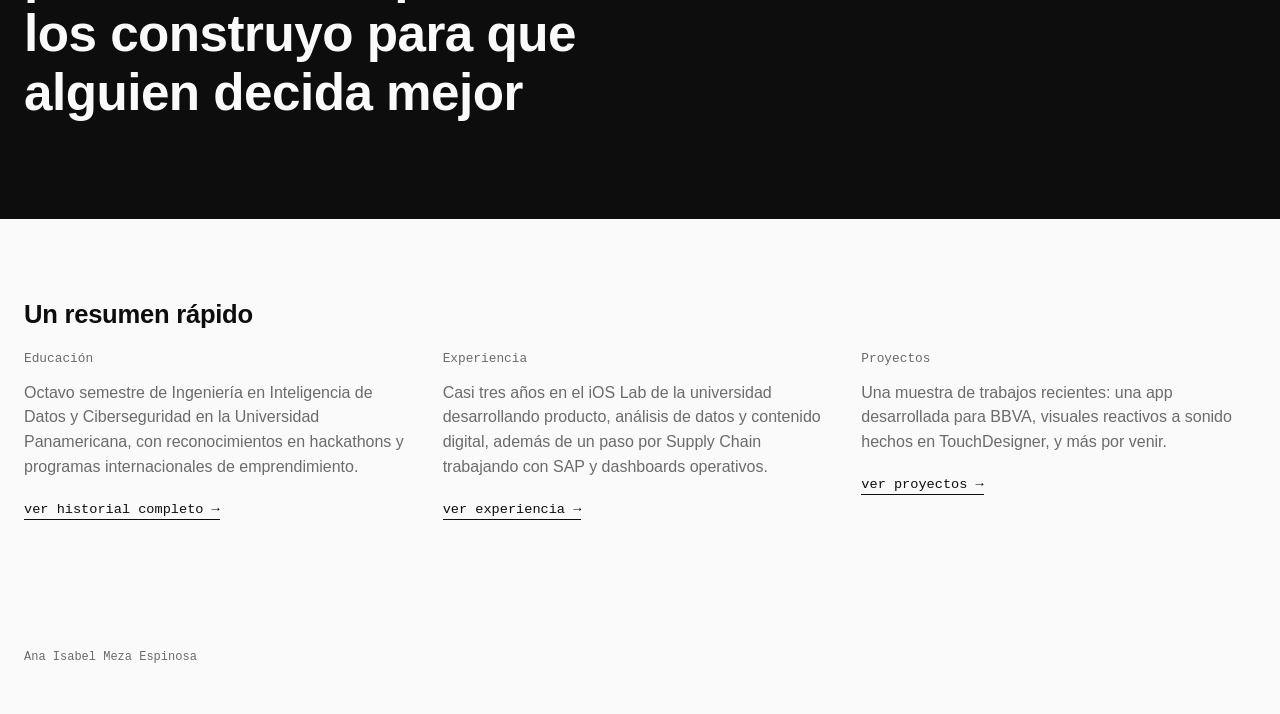
==== commit a94d5b32: "Se elimino del index hero-scroll se veia feo" ====
--- a/index.html
+++ b/index.html
@@ -51,11 +51,6 @@
             Ver más en ._sabel
           </a>
         </div>
-      </div>
-
-      <!-- Indicador visual de "scroll" (la línea que se anima abajo del hero) -->
-      <div class="hero-scroll" aria-hidden="true">
-        <span></span>
       </div>
     </header>
 
--- a/style.css
+++ b/style.css
@@ -120,6 +120,7 @@
     margin-top: 1.75rem;
 }
 
+/* aquí el boton de cv */
 .hero-cv-btn{
     font-family: var(--font-mono);
     font-size: 0.85rem;
